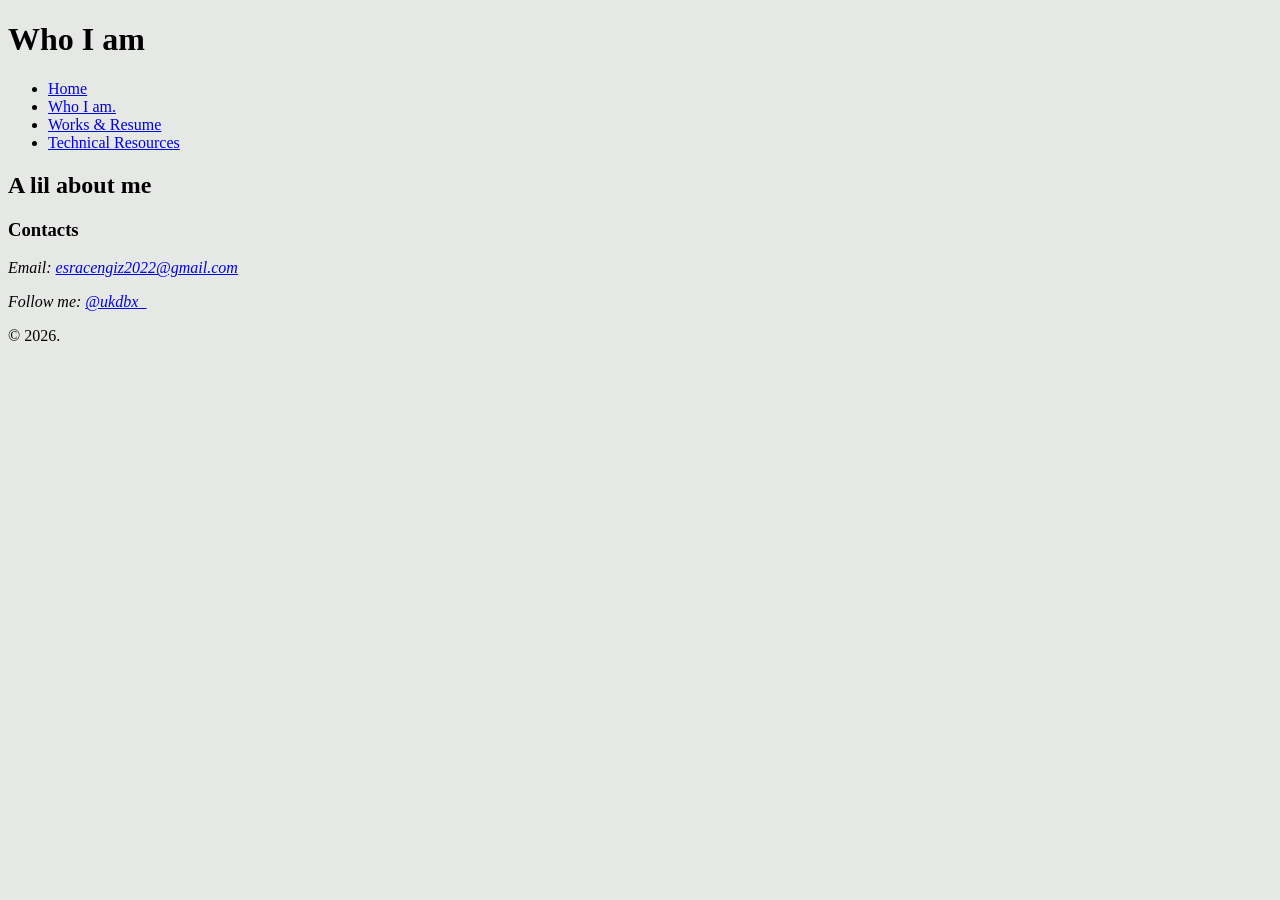
==== about.html @ 438adef3 "second basic/start css" ====
<!DOCTYPE html>
<html lang="en">
<head>
    <meta charset="UTF-8">
    <meta name="viewport" content="width=device-width, initial-scale=1.0">
    <link rel="stylesheet" href="style.css">
    <title>About me</title>
</head>
<body>
    <header>
        <h1>Who I am</h1>
    </header>
    <nav>
        <ul>
            <li><a href="index.html">Home</a>
            <li><a href="about.html">Who I am.</a></li>
            <li><a href="works&resume.html">Works & Resume</a></li>
            <li><a href="notebook.html">Technical Resources</a></li>
        </ul>
    </nav>
    <main>
        <h2> A lil about me </h2>
    </main>
    <footer>
        <h3>Contacts</h3>
        <address>
        <p>Email: <a href="mailto:esracengiz2022@gmail.com">esracengiz2022@gmail.com</a></p>
        <p>Follow me: <a href="https://www.instagram.com/ukdbx_/?hl=en" target="_blank" rel="noopener noreferrer">@ukdbx_</a></p>
        </address>
        <p>&copy; 2026. </p>
    </footer>
</body>
</html>
---- style.css ----
/* CSS by Esra Cengiz */
/* Color Pallete 
:root {
	--color-light-gray: #e6e8e5;
	--color-black: #111111;
	--color-dark-green: #0a3323;
	--color-moss-green: #839958;
	--color-beige: #f7f4d5;
	--color-rosy-brown: #d3968c;
	--color-midnight-green: #105666;
}
    */

    /* GLOBAL (base) MOBILE FIRST STYLES */
    body {
        background-color: #e6e8e5;
    }
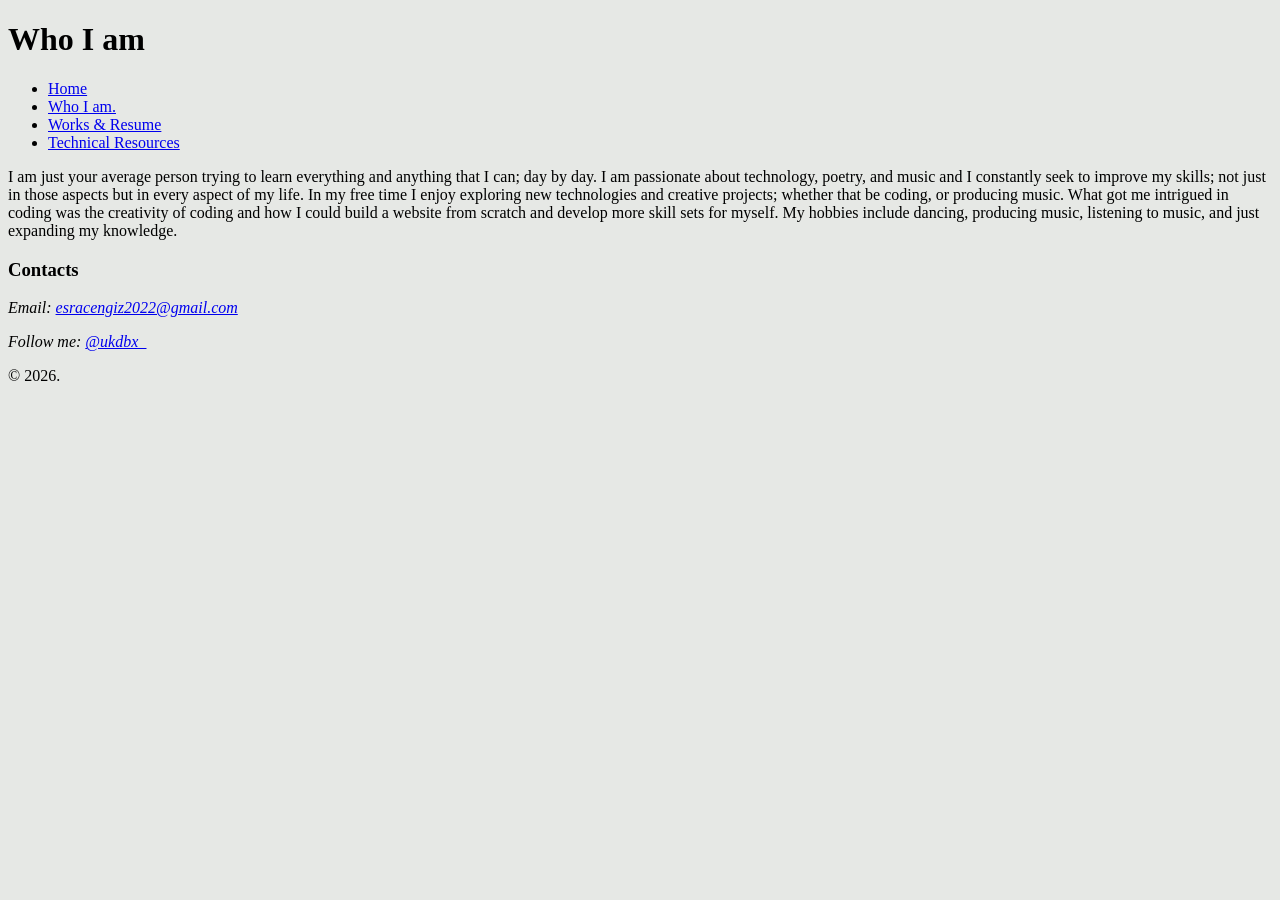
==== commit ecf4cd40: "added more information upon the files" ====
--- a/about.html
+++ b/about.html
@@ -15,11 +15,11 @@
             <li><a href="index.html">Home</a>
             <li><a href="about.html">Who I am.</a></li>
             <li><a href="works&resume.html">Works & Resume</a></li>
-            <li><a href="notebook.html">Technical Resources</a></li>
+            <li><a href="resources.html">Technical Resources</a></li>
         </ul>
     </nav>
     <main>
-        <h2> A lil about me </h2>
+        <p> I am just your average person trying to learn everything and anything that I can; day by day. I am passionate about technology, poetry, and music and I constantly seek to improve my skills; not just in those aspects but in every aspect of my life. In my free time I enjoy exploring new technologies and creative projects; whether that be coding, or producing music. What got me intrigued in coding was the creativity of coding and how I could build a website from scratch and develop more skill sets for myself. My hobbies include dancing, producing music, listening to music, and just expanding my knowledge. </p>
     </main>
     <footer>
         <h3>Contacts</h3>
--- a/style.css
+++ b/style.css
@@ -14,4 +14,89 @@
     /* GLOBAL (base) MOBILE FIRST STYLES */
     body {
         background-color: #e6e8e5;
-    }+    }
+
+	.projects {
+		max-width: 1100px;
+		margin: 0 auto;
+		padding: 2rem 1.25rem;
+	}
+
+	.projects > h2 {
+		margin-bottom: 1.25rem;
+	}
+
+	.project--featured {
+		display: grid;
+		grid-template-columns: minmax(0, 1.1fr) minmax(0, 1fr);
+		overflow: hidden;
+		background-color: #fff;
+		border: 1px solid #c8ccc8;
+		border-radius: 8px;
+	}
+
+	.project__image {
+		display: block;
+		width: 100%;
+		height: 100%;
+		min-height: 300px;
+		object-fit: cover;
+	}
+
+	.project__content {
+		align-self: center;
+		padding: 2rem;
+	}
+
+	.project__label {
+		margin-top: 0;
+		color: #68401f;
+		font-size: 0.85rem;
+		font-weight: 700;
+		text-transform: uppercase;
+	}
+
+	.project__technologies {
+		display: flex;
+		flex-wrap: wrap;
+		gap: 0.5rem;
+		margin: 1.25rem 0;
+		padding: 0;
+		list-style: none;
+	}
+
+	.project__technologies li {
+		padding: 0.35rem 0.65rem;
+		background-color: #e6e8e5;
+		border-radius: 4px;
+		font-size: 0.9rem;
+	}
+
+	.project__link {
+		display: inline-block;
+		padding: 0.7rem 1rem;
+		background-color: #0a3323;
+		color: #fff;
+		text-decoration: none;
+		border-radius: 4px;
+	}
+
+	.project__link:hover,
+	.project__link:focus-visible {
+		background-color: #105666;
+	}
+
+	@media (max-width: 700px) {
+		.project--featured {
+			grid-template-columns: 1fr;
+		}
+
+		.project__image {
+			min-height: 220px;
+			max-height: 320px;
+		}
+
+		.project__content {
+			padding: 1.5rem;
+		}
+	}
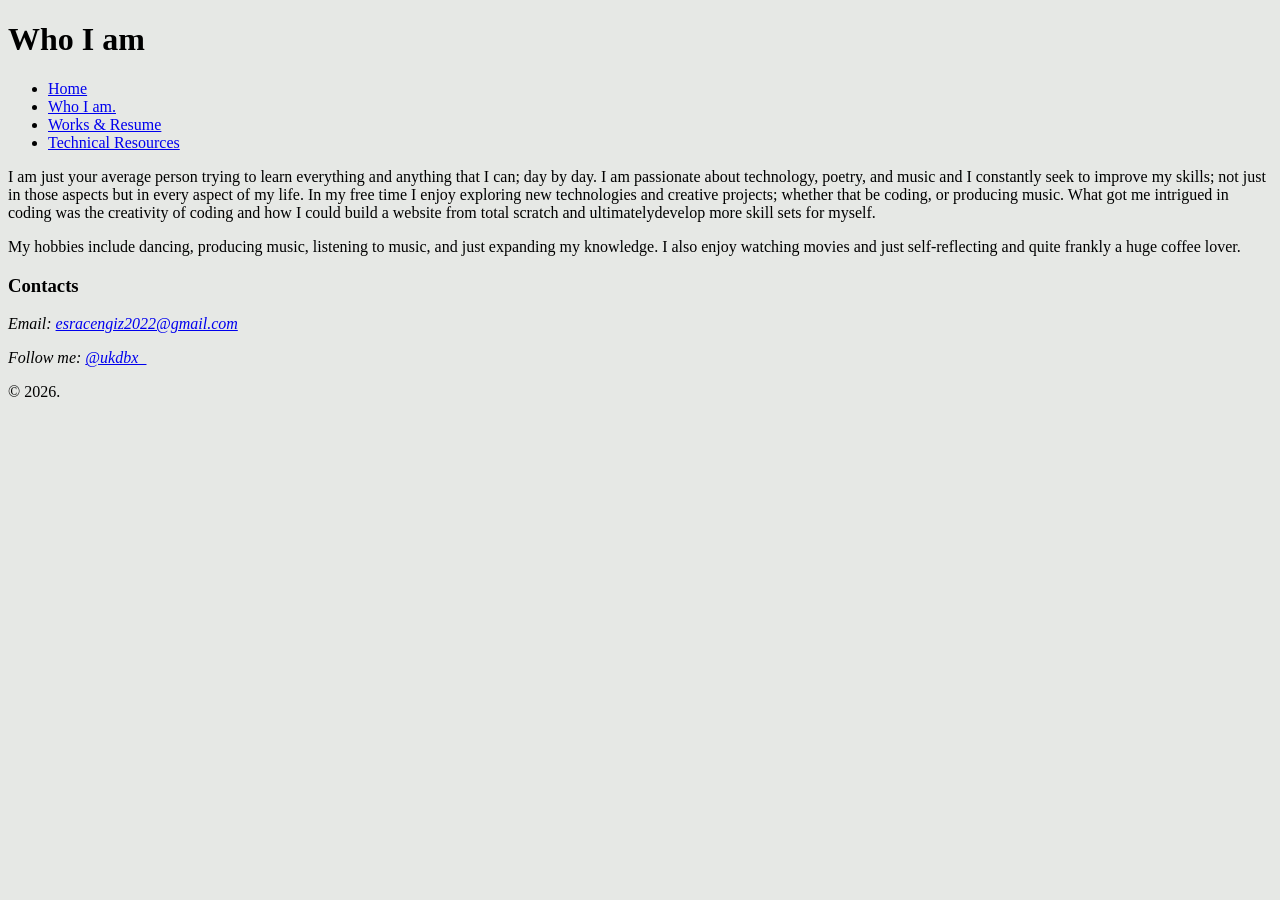
==== commit 6383d726: "edited edited the html files and started on the css. I also updated the README.md as well." ====
--- a/about.html
+++ b/about.html
@@ -4,7 +4,7 @@
     <meta charset="UTF-8">
     <meta name="viewport" content="width=device-width, initial-scale=1.0">
     <link rel="stylesheet" href="style.css">
-    <title>About me</title>
+    <title>Who I am</title>
 </head>
 <body>
     <header>
@@ -19,7 +19,12 @@
         </ul>
     </nav>
     <main>
-        <p> I am just your average person trying to learn everything and anything that I can; day by day. I am passionate about technology, poetry, and music and I constantly seek to improve my skills; not just in those aspects but in every aspect of my life. In my free time I enjoy exploring new technologies and creative projects; whether that be coding, or producing music. What got me intrigued in coding was the creativity of coding and how I could build a website from scratch and develop more skill sets for myself. My hobbies include dancing, producing music, listening to music, and just expanding my knowledge. </p>
+        <section>
+            <p> I am just your average person trying to learn everything and anything that I can; day by day. I am passionate about technology, poetry, and music and I constantly seek to improve my skills; not just in those aspects but in every aspect of my life. In my free time I enjoy exploring new technologies and creative projects; whether that be coding, or producing music. What got me intrigued in coding was the creativity of coding and how I could build a website from total scratch and ultimatelydevelop more skill sets for myself. </p>
+        </section>
+        <section>
+            <p>My hobbies include dancing, producing music, listening to music, and just expanding my knowledge. I also enjoy watching movies and just self-reflecting and quite frankly a huge coffee lover.</p>
+        </section>
     </main>
     <footer>
         <h3>Contacts</h3>
--- a/style.css
+++ b/style.css
@@ -30,9 +30,14 @@
 		display: grid;
 		grid-template-columns: minmax(0, 1.1fr) minmax(0, 1fr);
 		overflow: hidden;
-		background-color: #fff;
+		background-color: #d3968c;
 		border: 1px solid #c8ccc8;
 		border-radius: 8px;
+		margin-bottom: 2rem;
+	}
+
+	.project--secondary {
+		margin-top: 1rem;
 	}
 
 	.project__image {
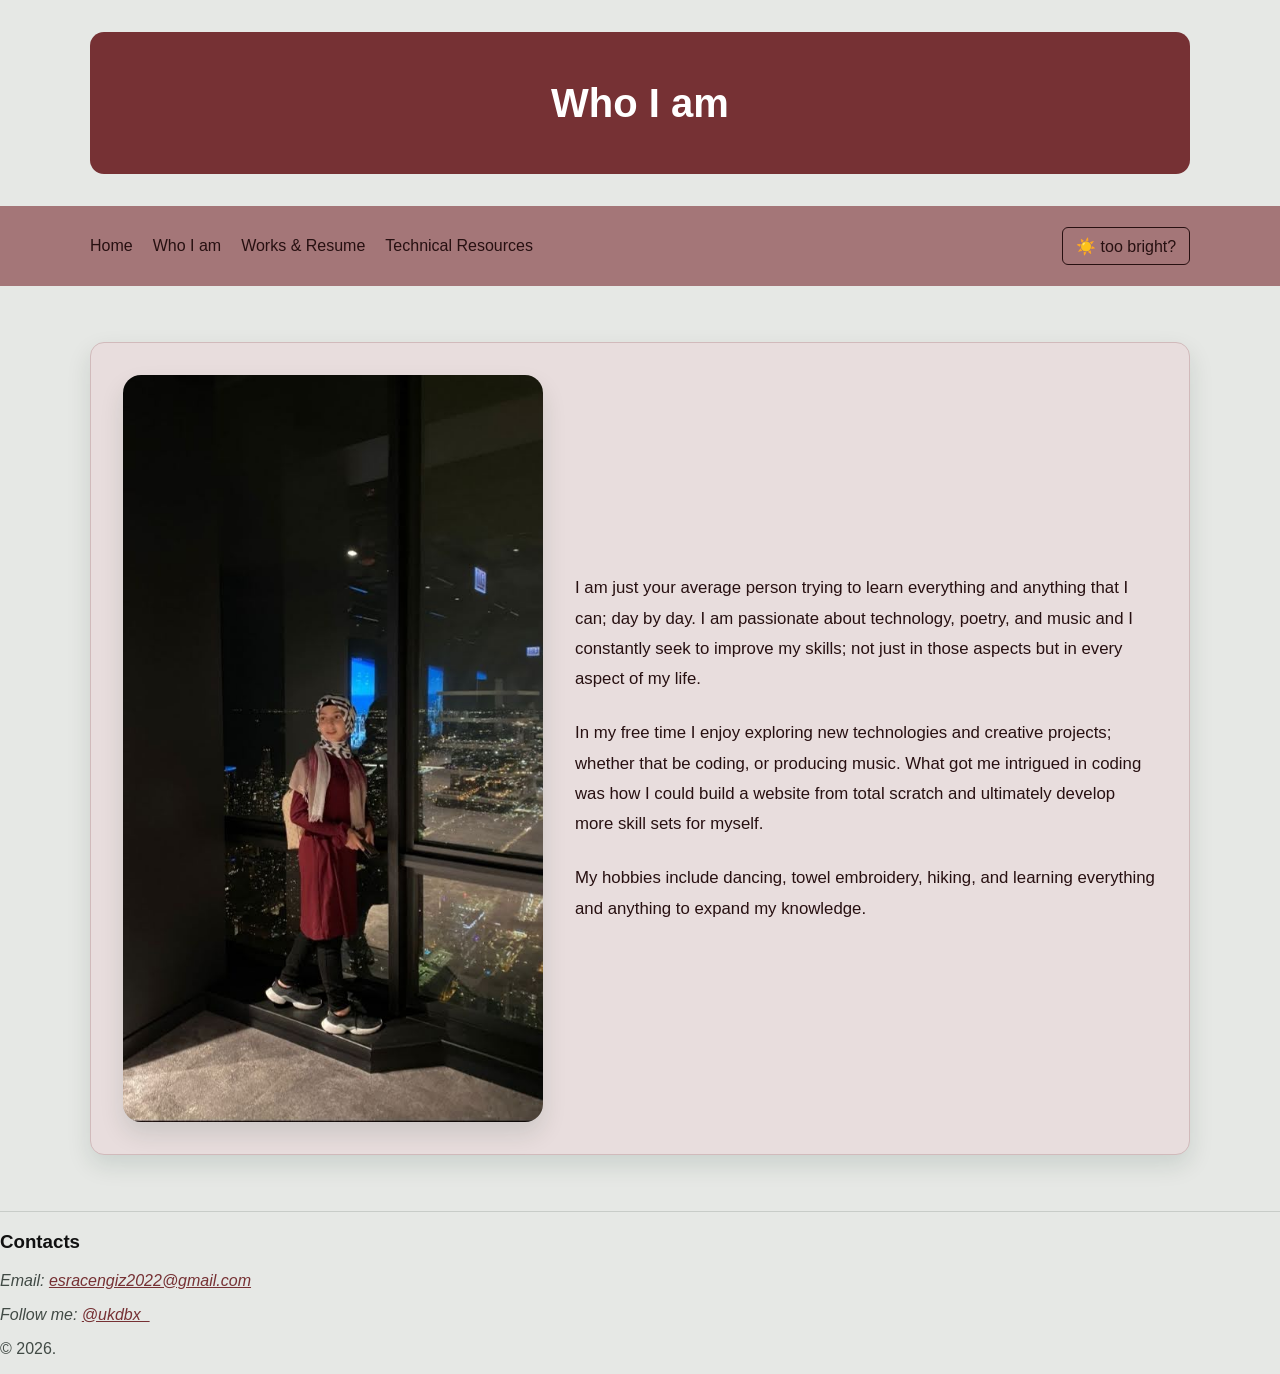
==== commit b4e07a8b: "update css and html made huge improvements mainly on the css section of this project. fix certain gr" ====
--- a/about.html
+++ b/about.html
@@ -4,6 +4,7 @@
     <meta charset="UTF-8">
     <meta name="viewport" content="width=device-width, initial-scale=1.0">
     <link rel="stylesheet" href="style.css">
+    <script src="theme.js" defer></script>
     <title>Who I am</title>
 </head>
 <body>
@@ -12,18 +13,23 @@
     </header>
     <nav>
         <ul>
-            <li><a href="index.html">Home</a>
-            <li><a href="about.html">Who I am.</a></li>
+            <li><a href="index.html">Home</a></li>
+            <li><a href="about.html">Who I am</a></li>
             <li><a href="works&resume.html">Works & Resume</a></li>
             <li><a href="resources.html">Technical Resources</a></li>
+            <li><button class="theme-toggle" type="button" data-theme-toggle aria-pressed="false">Dark mode</button></li>
         </ul>
     </nav>
-    <main>
-        <section>
-            <p> I am just your average person trying to learn everything and anything that I can; day by day. I am passionate about technology, poetry, and music and I constantly seek to improve my skills; not just in those aspects but in every aspect of my life. In my free time I enjoy exploring new technologies and creative projects; whether that be coding, or producing music. What got me intrigued in coding was the creativity of coding and how I could build a website from total scratch and ultimatelydevelop more skill sets for myself. </p>
-        </section>
-        <section>
-            <p>My hobbies include dancing, producing music, listening to music, and just expanding my knowledge. I also enjoy watching movies and just self-reflecting and quite frankly a huge coffee lover.</p>
+    <main class="content-page about-page">
+        <section class="about-layout">
+            <figure class="about-photo">
+                <img src="assets/most-pfp-pics.jpg" alt="Profile photo of the person creating this portfolio">
+            </figure>
+            <div class="about-copy">
+                <p>I am just your average person trying to learn everything and anything that I can; day by day. I am passionate about technology, poetry, and music and I constantly seek to improve my skills; not just in those aspects but in every aspect of my life. </p>
+                <p>In my free time I enjoy exploring new technologies and creative projects; whether that be coding, or producing music. What got me intrigued in coding was how I could build a website from total scratch and ultimately develop more skill sets for myself. </p>
+                <p>My hobbies include dancing, towel embroidery, hiking, and learning everything and anything to expand my knowledge.</p>
+            </div>
         </section>
     </main>
     <footer>
--- a/style.css
+++ b/style.css
@@ -1,57 +1,342 @@
 /* CSS by Esra Cengiz */
 /* Color Pallete 
 :root {
-	--color-light-gray: #e6e8e5;
-	--color-black: #111111;
-	--color-dark-green: #0a3323;
-	--color-moss-green: #839958;
-	--color-beige: #f7f4d5;
-	--color-rosy-brown: #d3968c;
-	--color-midnight-green: #105666;
+--color-light-gray: #e6e8e5;
+--color-black: #111111;
+--color-beige: #f7f4d5;
+--color-tint-1: #8D5356;
+--color-tint-2: #A47678;
+--color-tint-3: #BB989A;
+--color-tint-4: #D1BABB;
+--color-tint-5: #E8DDDD;
+--color-base: #763134;
+--color-shade-1: #62292B;
+--color-shade-2: #4F2123;
+--color-shade-3: #3B191A;
+--color-shade-4: #271011;
+--color-shade-5: #140809;
+}
+	
 }
     */
 
+    :root {
+        color-scheme: light;
+        --page-bg: #e6e8e5;
+        --text: #111111;
+        --muted-text: #414a45;
+        --link: #763134;
+        --nav-bg: #A47678;
+        --nav-text: #271011;
+        --border: #c8ccc8;
+        --chip-bg: #f7f4d5;
+        --surface: #E8DDDD;
+        --bubble-border: #D1BABB;
+        --project-bubble: linear-gradient(135deg, #E8DDDD 0%, #D1BABB 100%);
+        --resume-bubble: linear-gradient(135deg, #E8DDDD 0%, #D1BABB 100%);
+        --bubble-text: #271011;
+        --bubble-link: #4F2123;
+        --chip-bg: #D1BABB;
+        --chip-color: #271011;
+        --stat-bg: #BB989A;
+        --stat-border: #A47678;
+        --shadow: rgba(10, 51, 35, 0.12);
+    }
+
+    :root[data-theme="dark"] {
+        color-scheme: dark;
+        --page-bg: #171b19;
+        --text: #edf1ee;
+        --muted-text: #c3cdc6;
+        --link: #a9dce8;
+        --nav-bg: #140809;
+        --nav-text: #E8DDDD;
+        --border: #3b4941;
+        --chip-bg: #D1BABB;
+        --surface: #E8DDDD;
+        --bubble-border: #A47678;
+        --project-bubble: linear-gradient(135deg, #E8DDDD 0%, #D1BABB 100%);
+        --resume-bubble: linear-gradient(135deg, #E8DDDD 0%, #D1BABB 100%);
+        --bubble-text: #271011;
+        --bubble-link: #4F2123;
+        --chip-color: #271011;
+        --stat-bg: #BB989A;
+        --stat-border: #A47678;
+        --shadow: rgba(0, 0, 0, 0.3);
+    }
+
+    @media (prefers-color-scheme: dark) {
+        :root:not([data-theme]) {
+            color-scheme: dark;
+            --page-bg: #171b19;
+            --text: #edf1ee;
+            --muted-text: #c3cdc6;
+            --link: #a9dce8;
+            --nav-bg: #140809;
+            --nav-text: #E8DDDD;
+            --border: #3b4941;
+            --chip-bg: #D1BABB;
+            --surface: #E8DDDD;
+            --bubble-border: #A47678;
+            --project-bubble: linear-gradient(135deg, #E8DDDD 0%, #D1BABB 100%);
+            --resume-bubble: linear-gradient(135deg, #E8DDDD 0%, #D1BABB 100%);
+            --bubble-text: #271011;
+            --bubble-link: #4F2123;
+            --chip-color: #271011;
+            --stat-bg: #BB989A;
+            --stat-border: #A47678;
+            --shadow: rgba(0, 0, 0, 0.3);
+        }
+    }
+
     /* GLOBAL (base) MOBILE FIRST STYLES */
     body {
-        background-color: #e6e8e5;
-    }
-
-	.projects {
+        margin: 0;
+        background-color: var(--page-bg);
+        color: var(--text);
+        font-family: gilroy, "Gill Sans", "Gill Sans MT", Calibri, sans-serif;
+        transition: background-color 0.2s ease, color 0.2s ease;
+    }
+
+    a {
+        color: var(--link);
+    }
+
+    body > header {
+        box-sizing: border-box;
+        width: calc(100% - 2rem);
+        max-width: 1100px;
+        margin: clamp(1rem, 3vw, 2rem) auto;
+        padding: clamp(1.5rem, 4vw, 3rem) 1.25rem;
+        background-color: #763134;
+        border-radius: 14px;
+        color: #fff;
+        text-align: center;
+    }
+
+    body > header h1 {
+        margin: 0;
+        font-size: clamp(1.8rem, 4vw, 2.5rem);
+        line-height: 1.15;
+    }
+
+    body > header p {
+        max-width: 48rem;
+        margin: 0.75rem auto 0;
+        line-height: 1.6;
+    }
+
+    nav {
+        background-color: var(--nav-bg);
+        color: var(--nav-text);
+        transition: background-color 0.2s ease, color 0.2s ease;
+    }
+
+    nav ul {
+        display: flex;
+        flex-wrap: nowrap;
+        align-items: center;
+        gap: 0.5rem 1.25rem;
+        max-width: 1100px;
+        margin: 0 auto;
+        padding: 0.75rem 1.25rem;
+        list-style: none;
+    }
+
+    nav a {
+        color: var(--nav-text);
+        text-decoration: none;
+    }
+
+    nav a:hover,
+    nav a:focus-visible {
+        text-decoration: underline;
+        text-underline-offset: 0.2em;
+    }
+
+    .theme-toggle {
+        padding: 0.55rem 0.8rem;
+        border: 1px solid var(--nav-text);
+        border-radius: 6px;
+        background: transparent;
+        color: var(--nav-text);
+        font: inherit;
+        cursor: pointer;
+    }
+
+    .theme-toggle:hover {
+        background: rgba(255, 255, 255, 0.12);
+    }
+
+    .theme-toggle:focus-visible,
+    a:focus-visible {
+        outline: 3px solid #d3968c;
+        outline-offset: 3px;
+    }
+
+    footer {
+        border-top: 1px solid var(--border);
+        color: var(--muted-text);
+    }
+
+    footer h2,
+    footer h3 {
+        color: var(--text);
+    }
+
+	.about-page {
 		max-width: 1100px;
 		margin: 0 auto;
 		padding: 2rem 1.25rem;
 	}
 
-	.projects > h2 {
-		margin-bottom: 1.25rem;
-	}
-
-	.project--featured {
+	.about-layout {
+		display: grid;
+		grid-template-columns: minmax(260px, 420px) minmax(0, 1fr);
+		gap: 2rem;
+		align-items: center;
+	}
+
+	.about-photo {
+		margin: 0;
+	}
+
+	.about-photo img {
+		display: block;
+		background-color:#839958;
+		width: 100%;
+		height: auto;
+		border-radius: 18px;
+		box-shadow: 0 12px 24px rgba(10, 51, 35, 0.12);
+	}
+
+	.about-copy {
+		display: flex;
+		flex-direction: column;
+		gap: 1.5rem;
+	}
+
+	.about-copy p {
+		margin: 0;
+		line-height: 1.8;
+		font-size: 1.05rem;
+		color: var(--text);
+	}
+
+	.resume,
+	.projects {
+			max-width: 1100px;
+			margin: 0 auto;
+			padding: 2rem 1.25rem;
+		}
+
+		.resume {
+			padding-top: 1.5rem;
+		}
+
+		.resume-card {
+			display: grid;
+			grid-template-columns: minmax(0, 1.5fr) minmax(0, 0.8fr);
+			overflow: hidden;
+			background: var(--resume-bubble);
+			border: 1px solid var(--bubble-border);
+			border-radius: 16px;
+			box-shadow: 0 14px 28px var(--shadow);
+		}
+
+		.resume__content {
+			padding: 2rem;
+			color: var(--bubble-text);
+		}
+
+		.resume__content h3 {
+			margin-top: 0.2rem;
+			margin-bottom: 0.75rem;
+			font-size: clamp(1.5rem, 2vw, 2rem);
+			color: #3B191A;
+		}
+
+		.resume__content p {
+			margin: 0;
+			line-height: 1.7;
+			color: var(--bubble-text);
+		}
+
+		.resume__aside {
+			display: flex;
+			flex-direction: column;
+			justify-content: center;
+			gap: 1rem;
+			padding: 2rem;
+			background: rgba(164, 118, 120, 0.28);
+			border-left: 1px solid var(--stat-border);
+		}
+
+		.resume__stat {
+			display: flex;
+			flex-direction: column;
+			gap: 0.35rem;
+			padding: 1rem 1.1rem;
+			background: var(--stat-bg);
+			border-radius: 12px;
+			border: 1px solid var(--stat-border);
+		}
+
+		.resume__stat-number {
+			font-size: 2rem;
+			font-weight: 700;
+			color: #3B191A;
+		}
+
+		.resume__stat-label {
+			color: #271011;
+			font-size: 0.9rem;
+		}
+
+		.projects > h2 {
+			margin-bottom: 1.25rem;
+		}
+
+		.project--featured {
 		display: grid;
 		grid-template-columns: minmax(0, 1.1fr) minmax(0, 1fr);
 		overflow: hidden;
-		background-color: #d3968c;
-		border: 1px solid #c8ccc8;
-		border-radius: 8px;
+				background: var(--project-bubble);
+		color: #111111;
+		border: 1px solid var(--bubble-border);
+				border-radius: 14px;
 		margin-bottom: 2rem;
-	}
-
-	.project--secondary {
-		margin-top: 1rem;
-	}
-
-	.project__image {
-		display: block;
-		width: 100%;
-		height: 100%;
-		min-height: 300px;
-		object-fit: cover;
-	}
-
-	.project__content {
-		align-self: center;
-		padding: 2rem;
-	}
+				box-shadow: 0 10px 20px rgba(15, 31, 27, 0.06);
+				transition: transform 0.2s ease, box-shadow 0.2s ease;
+			}
+
+			.project--featured:hover {
+				transform: translateY(-2px);
+				box-shadow: 0 14px 28px rgba(15, 31, 27, 0.1);
+			}
+
+			.project--secondary {
+				margin-top: 1rem;
+			}
+
+			.project__image {
+				display: block;
+				width: 100%;
+				height: 100%;
+				min-height: 300px;
+				object-fit: cover;
+				transition: transform 0.3s ease, filter 0.3s ease;
+			}
+
+			.project--featured:hover .project__image {
+				transform: scale(1.02);
+				filter: saturate(1.05);
+			}
+
+			.project__content {
+				align-self: center;
+				padding: 2rem;
+			}
 
 	.project__label {
 		margin-top: 0;
@@ -72,7 +357,8 @@
 
 	.project__technologies li {
 		padding: 0.35rem 0.65rem;
-		background-color: #e6e8e5;
+		background-color: var(--chip-bg);
+		color: var(--chip-color);
 		border-radius: 4px;
 		font-size: 0.9rem;
 	}
@@ -80,20 +366,29 @@
 	.project__link {
 		display: inline-block;
 		padding: 0.7rem 1rem;
-		background-color: #0a3323;
+		background-color: #763134;
 		color: #fff;
 		text-decoration: none;
-		border-radius: 4px;
-	}
-
-	.project__link:hover,
-	.project__link:focus-visible {
-		background-color: #105666;
-	}
+			border-radius: 8px;
+			transition: background-color 0.2s ease, transform 0.2s ease;
+		}
+
+		.project__link:hover,
+		.project__link:focus-visible {
+			background-color: #62292B;
+			transform: translateY(-1px);
+		}
 
 	@media (max-width: 700px) {
+		.about-layout,
+		.resume-card,
 		.project--featured {
 			grid-template-columns: 1fr;
+		}
+
+		.resume__aside {
+			border-left: none;
+			border-top: 1px solid rgba(255, 255, 255, 0.15);
 		}
 
 		.project__image {
@@ -104,4 +399,193 @@
 		.project__content {
 			padding: 1.5rem;
 		}
+	}
+
+	@media (prefers-reduced-motion: reduce) {
+		body,
+		.project--featured,
+		.project__image,
+		.project__link {
+			transition: none;
+		}
+
+		.project--featured:hover,
+		.project--featured:hover .project__image,
+		.project__link:hover {
+			transform: none;
+		}
+	}
+
+	/* Works & Resume page layout */
+	main {
+		display: grid;
+		grid-template-columns: minmax(1rem, 1fr) minmax(0, 1100px) minmax(1rem, 1fr);
+		align-items: start;
+	}
+
+	main > section,
+	main > header {
+		grid-column: 2;
+		width: 100%;
+		box-sizing: border-box;
+	}
+
+	main.content-page {
+		margin-top: 1.5rem;
+	}
+
+	.about-page {
+		max-width: none;
+		width: 100%;
+		margin: 0;
+		padding: 2rem 0;
+	}
+
+	.content-page > header,
+	.content-page > section {
+		margin-bottom: 1.5rem;
+		padding: clamp(1.25rem, 3vw, 2rem);
+		background: var(--surface);
+		border: 1px solid var(--bubble-border);
+		border-radius: 14px;
+		box-shadow: 0 10px 24px var(--shadow);
+		color: var(--bubble-text);
+	}
+
+	.content-page > header h1,
+	.content-page > section h2 {
+		margin-top: 0;
+	}
+
+	.content-page > header h1 {
+		font-size: clamp(1.5rem, 3vw, 2rem);
+		line-height: 1.2;
+	}
+
+	.content-page > header p,
+	.content-page > section p {
+		margin-bottom: 0;
+		font-size: 1.05rem;
+		line-height: 1.8;
+		color: var(--bubble-text);
+	}
+
+	.content-page a,
+	.content-page summary {
+		color: var(--bubble-link);
+	}
+
+	.content-page details {
+		padding: 1rem 0;
+		border-top: 1px solid var(--border);
+	}
+
+	.content-page details:first-of-type {
+		border-top: 0;
+	}
+
+	.content-page summary {
+		color: var(--bubble-link);
+		font-weight: 700;
+		line-height: 1.5;
+		cursor: pointer;
+	}
+
+	.content-page details p {
+		margin-top: 0.75rem;
+	}
+
+	.content-page pre {
+		overflow-x: auto;
+		padding: 1rem;
+		background: var(--surface);
+		border: 1px solid var(--bubble-border);
+		border-radius: 8px;
+		color: var(--bubble-text);
+	}
+
+	.work-page {
+		display: grid;
+		grid-template-columns: minmax(1rem, 1fr) minmax(0, 1100px) minmax(1rem, 1fr);
+		align-items: start;
+	}
+
+	.work-page > section {
+		grid-column: 2;
+		width: 100%;
+		box-sizing: border-box;
+	}
+
+	.work-page .resume,
+	.work-page .projects {
+		max-width: none;
+		margin: 0;
+		padding: clamp(1.5rem, 4vw, 2.5rem) 0;
+	}
+
+	.work-page h2 {
+		margin-top: 0;
+		font-size: clamp(1.6rem, 3vw, 2rem);
+		line-height: 1.2;
+		letter-spacing: -0.02em;
+	}
+
+	.work-page h3 {
+		line-height: 1.25;
+	}
+
+	.work-page p {
+		line-height: 1.7;
+	}
+
+	nav ul {
+		min-height: 3.5rem;
+	}
+
+	nav li:last-child {
+		margin-left: auto;
+	}
+
+	@media (max-width: 800px) {
+		nav ul {
+			flex-direction: column;
+			align-items: center;
+			gap: 0.75rem;
+		}
+
+		nav li:last-child {
+			margin-left: 0;
+		}
+	}
+
+	@media (max-width: 700px) {
+		main,
+		.work-page {
+			grid-template-columns: 1rem minmax(0, 1fr) 1rem;
+		}
+
+		.about-page {
+			padding: 1.5rem 0;
+		}
+
+		.content-page > header,
+		.content-page > section {
+			margin-bottom: 1rem;
+		}
+
+		.work-page .resume,
+		.work-page .projects {
+			padding: 1.5rem 0;
+		}
+
+		.work-page .resume-card,
+		.work-page .project--featured {
+			grid-template-columns: minmax(0, 1fr);
+		}
+
+		.work-page .resume__content,
+		.work-page .resume__aside,
+		.work-page .project__content {
+			padding: 1.5rem;
+		}
 	}
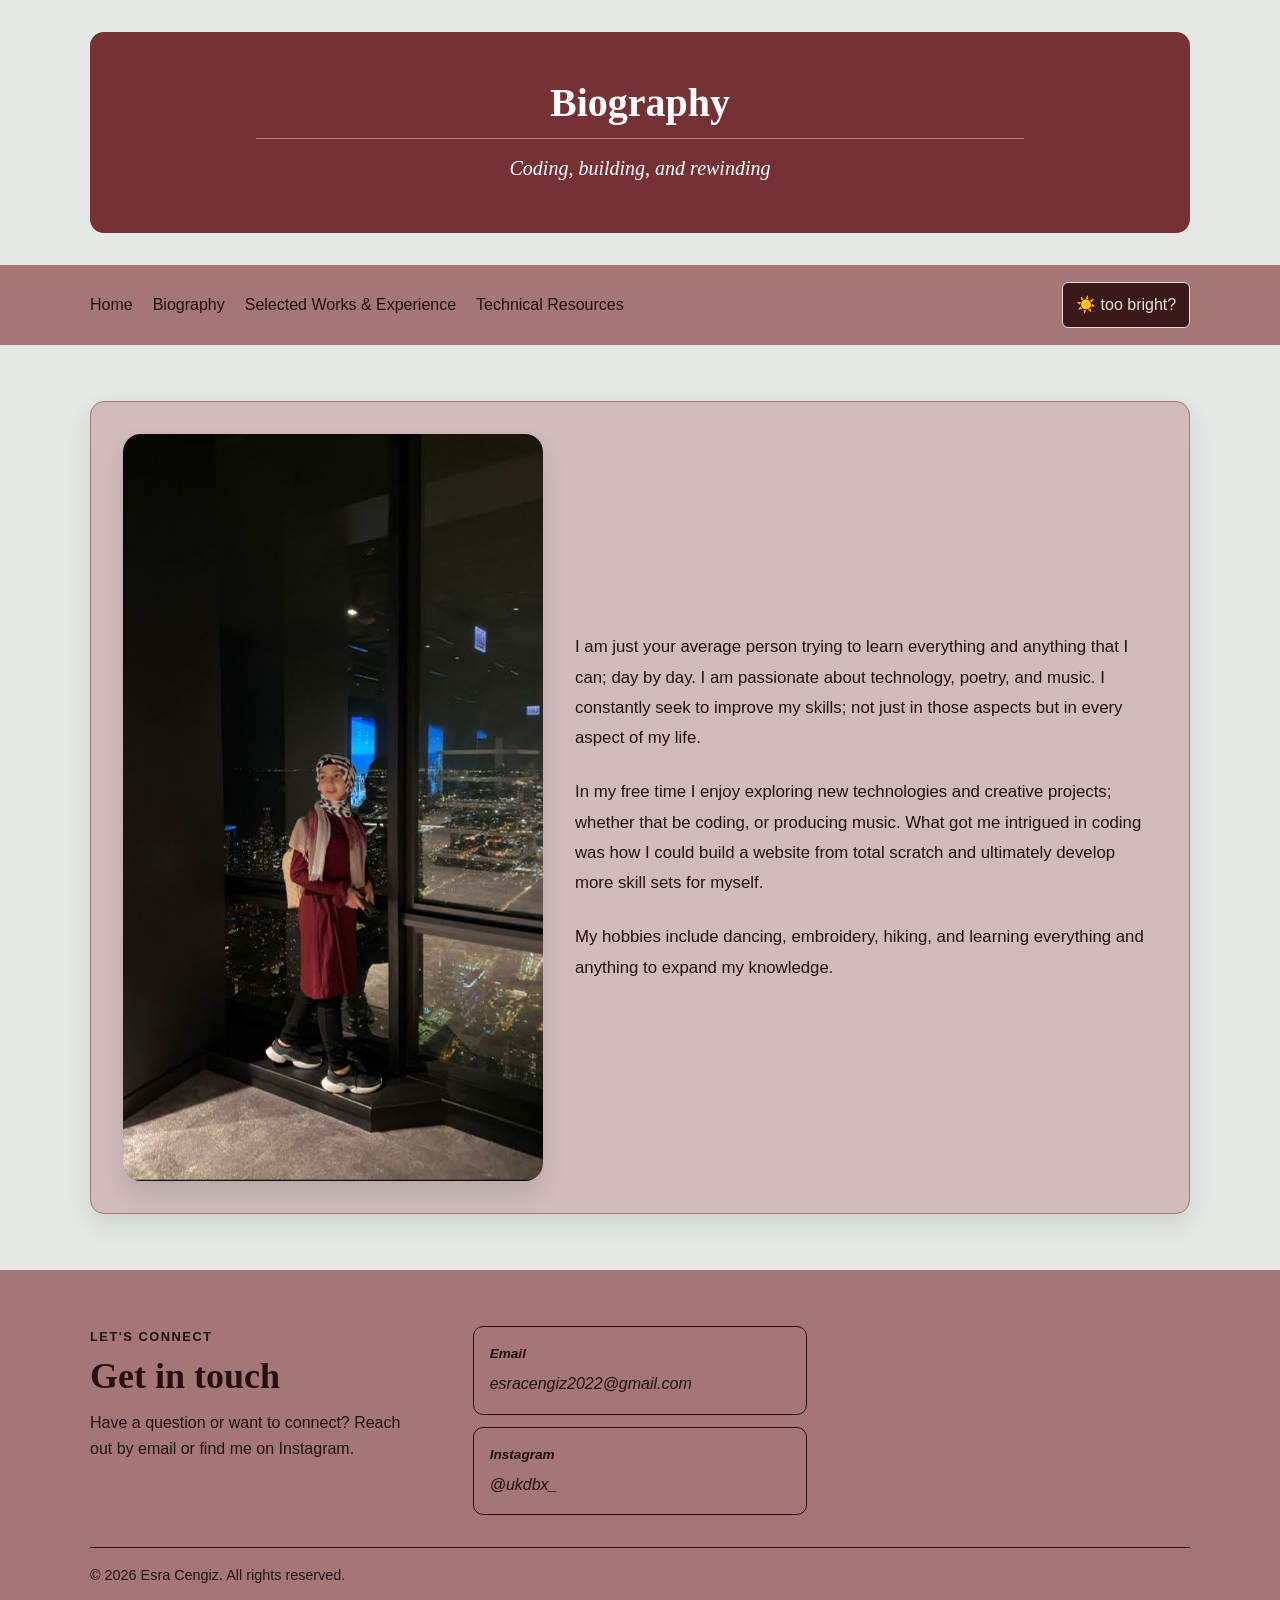
==== commit 324f1059: "update made major changed to overall layout with css, made minor adjustments with wording in html, a" ====
--- a/about.html
+++ b/about.html
@@ -5,17 +5,18 @@
     <meta name="viewport" content="width=device-width, initial-scale=1.0">
     <link rel="stylesheet" href="style.css">
     <script src="theme.js" defer></script>
-    <title>Who I am</title>
+    <title>Biography</title>
 </head>
 <body>
     <header>
-        <h1>Who I am</h1>
+        <h1>Biography</h1>
+        <p>Coding, building, and rewinding</p>
     </header>
     <nav>
         <ul>
             <li><a href="index.html">Home</a></li>
-            <li><a href="about.html">Who I am</a></li>
-            <li><a href="works&resume.html">Works & Resume</a></li>
+            <li><a href="about.html">Biography</a></li>
+            <li><a href="works&resume.html">Selected Works & Experience</a></li>
             <li><a href="resources.html">Technical Resources</a></li>
             <li><button class="theme-toggle" type="button" data-theme-toggle aria-pressed="false">Dark mode</button></li>
         </ul>
@@ -26,19 +27,31 @@
                 <img src="assets/most-pfp-pics.jpg" alt="Profile photo of the person creating this portfolio">
             </figure>
             <div class="about-copy">
-                <p>I am just your average person trying to learn everything and anything that I can; day by day. I am passionate about technology, poetry, and music and I constantly seek to improve my skills; not just in those aspects but in every aspect of my life. </p>
+                <p>I am just your average person trying to learn everything and anything that I can; day by day. I am passionate about technology, poetry, and music. I constantly seek to improve my skills; not just in those aspects but in every aspect of my life. </p>
                 <p>In my free time I enjoy exploring new technologies and creative projects; whether that be coding, or producing music. What got me intrigued in coding was how I could build a website from total scratch and ultimately develop more skill sets for myself. </p>
-                <p>My hobbies include dancing, towel embroidery, hiking, and learning everything and anything to expand my knowledge.</p>
+                <p>My hobbies include dancing, embroidery, hiking, and learning everything and anything to expand my knowledge.</p>
             </div>
         </section>
     </main>
-    <footer>
-        <h3>Contacts</h3>
-        <address>
-        <p>Email: <a href="mailto:esracengiz2022@gmail.com">esracengiz2022@gmail.com</a></p>
-        <p>Follow me: <a href="https://www.instagram.com/ukdbx_/?hl=en" target="_blank" rel="noopener noreferrer">@ukdbx_</a></p>
-        </address>
-        <p>&copy; 2026. </p>
+    <footer class="site-footer" aria-labelledby="contact-heading">
+        <div class="footer-inner">
+            <div class="footer-intro">
+                <p class="footer-eyebrow">LET'S CONNECT</p>
+                <h2 id="contact-heading">Get in touch</h2>
+                <p>Have a question or want to connect? Reach out by email or find me on Instagram.</p>
+            </div>
+            <address class="footer-contacts">
+                <a class="footer-contact" href="mailto:esracengiz2022@gmail.com">
+                    <span class="footer-contact-label">Email</span>
+                    <span class="footer-contact-value">esracengiz2022@gmail.com</span>
+                </a>
+                <a class="footer-contact" href="https://www.instagram.com/ukdbx_/?hl=en" target="_blank" rel="noopener noreferrer">
+                    <span class="footer-contact-label">Instagram</span>
+                    <span class="footer-contact-value">@ukdbx_</span>
+                </a>
+            </address>
+            <p class="footer-copyright">&copy; 2026 Esra Cengiz. All rights reserved.</p>
+        </div>
     </footer>
 </body>
 </html>
--- a/style.css
+++ b/style.css
@@ -22,6 +22,8 @@
 
     :root {
         color-scheme: light;
+        --font-body: "Segoe UI", "Helvetica Neue", Arial, sans-serif;
+        --font-display: Georgia, "Times New Roman", serif;
         --page-bg: #e6e8e5;
         --text: #111111;
         --muted-text: #414a45;
@@ -30,16 +32,17 @@
         --nav-text: #271011;
         --border: #c8ccc8;
         --chip-bg: #f7f4d5;
-        --surface: #E8DDDD;
-        --bubble-border: #D1BABB;
-        --project-bubble: linear-gradient(135deg, #E8DDDD 0%, #D1BABB 100%);
-        --resume-bubble: linear-gradient(135deg, #E8DDDD 0%, #D1BABB 100%);
+        --surface: #D1BABB;
+        --bubble-border: var(--nav-bg);
+        --project-bubble: var(--surface);
+        --resume-bubble: var(--surface);
         --bubble-text: #271011;
         --bubble-link: #4F2123;
         --chip-bg: #D1BABB;
         --chip-color: #271011;
         --stat-bg: #BB989A;
-        --stat-border: #A47678;
+        --stat-text: #271011;
+        --stat-border: var(--nav-bg);
         --shadow: rgba(10, 51, 35, 0.12);
     }
 
@@ -53,15 +56,16 @@
         --nav-text: #E8DDDD;
         --border: #3b4941;
         --chip-bg: #D1BABB;
-        --surface: #E8DDDD;
-        --bubble-border: #A47678;
-        --project-bubble: linear-gradient(135deg, #E8DDDD 0%, #D1BABB 100%);
-        --resume-bubble: linear-gradient(135deg, #E8DDDD 0%, #D1BABB 100%);
-        --bubble-text: #271011;
-        --bubble-link: #4F2123;
+        --surface: #62292B;
+        --bubble-border: var(--nav-bg);
+        --project-bubble: var(--surface);
+        --resume-bubble: var(--surface);
+        --bubble-text: #E8DDDD;
+        --bubble-link: #E8DDDD;
         --chip-color: #271011;
         --stat-bg: #BB989A;
-        --stat-border: #A47678;
+        --stat-text: #271011;
+        --stat-border: var(--nav-bg);
         --shadow: rgba(0, 0, 0, 0.3);
     }
 
@@ -76,15 +80,16 @@
             --nav-text: #E8DDDD;
             --border: #3b4941;
             --chip-bg: #D1BABB;
-            --surface: #E8DDDD;
-            --bubble-border: #A47678;
-            --project-bubble: linear-gradient(135deg, #E8DDDD 0%, #D1BABB 100%);
-            --resume-bubble: linear-gradient(135deg, #E8DDDD 0%, #D1BABB 100%);
-            --bubble-text: #271011;
-            --bubble-link: #4F2123;
+            --surface: #62292B;
+            --bubble-border: var(--nav-bg);
+            --project-bubble: var(--surface);
+            --resume-bubble: var(--surface);
+            --bubble-text: #E8DDDD;
+            --bubble-link: #E8DDDD;
             --chip-color: #271011;
             --stat-bg: #BB989A;
-            --stat-border: #A47678;
+            --stat-text: #271011;
+            --stat-border: var(--nav-bg);
             --shadow: rgba(0, 0, 0, 0.3);
         }
     }
@@ -94,8 +99,16 @@
         margin: 0;
         background-color: var(--page-bg);
         color: var(--text);
-        font-family: gilroy, "Gill Sans", "Gill Sans MT", Calibri, sans-serif;
+        font-family: var(--font-body);
+        line-height: 1.65;
         transition: background-color 0.2s ease, color 0.2s ease;
+    }
+
+    h1,
+    h2,
+    h3 {
+        font-family: var(--font-display);
+        line-height: 1.2;
     }
 
     a {
@@ -120,10 +133,24 @@
         line-height: 1.15;
     }
 
-    body > header p {
+    body > header p,
+    .content-page > header p {
         max-width: 48rem;
         margin: 0.75rem auto 0;
-        line-height: 1.6;
+        font-family: var(--font-display);
+        font-size: clamp(1.1rem, 2vw, 1.25rem);
+        font-style: italic;
+        line-height: 1.7;
+    }
+
+    body > header p {
+        padding-top: 0.75rem;
+        border-top: 1px solid rgba(255, 255, 255, 0.4);
+    }
+
+    .content-page > header p {
+        padding-top: 0.75rem;
+        border-top: 1px solid var(--bubble-border);
     }
 
     nav {
@@ -134,7 +161,7 @@
 
     nav ul {
         display: flex;
-        flex-wrap: nowrap;
+        flex-direction: column;
         align-items: center;
         gap: 0.5rem 1.25rem;
         max-width: 1100px;
@@ -143,6 +170,10 @@
         list-style: none;
     }
 
+    nav li:last-child {
+        margin-left: 0;
+    }
+
     nav a {
         color: var(--nav-text);
         text-decoration: none;
@@ -156,16 +187,16 @@
 
     .theme-toggle {
         padding: 0.55rem 0.8rem;
-        border: 1px solid var(--nav-text);
+        border: 1px solid #E8DDDD;
         border-radius: 6px;
-        background: transparent;
-        color: var(--nav-text);
+        background: #3B191A;
+        color: #E8DDDD;
         font: inherit;
         cursor: pointer;
     }
 
     .theme-toggle:hover {
-        background: rgba(255, 255, 255, 0.12);
+        background: #3B191A;
     }
 
     .theme-toggle:focus-visible,
@@ -175,13 +206,87 @@
     }
 
     footer {
-        border-top: 1px solid var(--border);
-        color: var(--muted-text);
+        background: var(--nav-bg);
+        color: var(--nav-text);
+        transition: background-color 0.2s ease, color 0.2s ease;
     }
 
     footer h2,
     footer h3 {
-        color: var(--text);
+        color: var(--nav-text);
+    }
+
+    .footer-inner {
+        display: grid;
+        grid-template-columns: 1fr;
+        gap: 1.5rem 3rem;
+        max-width: 1100px;
+        margin: 0 auto;
+        padding: clamp(2rem, 5vw, 3.5rem) 1.25rem 1rem;
+    }
+
+    .footer-intro {
+        max-width: 32rem;
+    }
+
+    .footer-eyebrow {
+        margin: 0 0 0.5rem;
+        color: var(--nav-text);
+        font-size: 0.8rem;
+        font-weight: 700;
+        letter-spacing: 0.12em;
+    }
+
+    .footer-intro h2 {
+        margin: 0;
+        font-size: clamp(1.7rem, 3vw, 2.25rem);
+    }
+
+    .footer-intro > p:last-child {
+        margin: 0.75rem 0 0;
+        line-height: 1.6;
+    }
+
+    .footer-contacts {
+        display: grid;
+        grid-template-columns: 1fr;
+        gap: 0.75rem;
+        align-content: center;
+    }
+
+    .footer-contact {
+        display: flex;
+        min-width: 0;
+        flex-direction: column;
+        gap: 0.35rem;
+        padding: 1rem;
+        border: 1px solid currentColor;
+        border-radius: 10px;
+        color: var(--nav-text);
+        text-decoration: none;
+        transition: background-color 0.2s ease, transform 0.2s ease;
+    }
+
+    .footer-contact:hover {
+        background: rgba(255, 255, 255, 0.12);
+        transform: translateY(-2px);
+    }
+
+    .footer-contact-label {
+        font-size: 0.85rem;
+        font-weight: 700;
+    }
+
+    .footer-contact-value {
+        overflow-wrap: anywhere;
+    }
+
+    .footer-copyright {
+        grid-column: 1 / -1;
+        margin: 0.5rem 0 0;
+        padding-top: 1rem;
+        border-top: 1px solid currentColor;
+        font-size: 0.9rem;
     }
 
 	.about-page {
@@ -192,9 +297,14 @@
 
 	.about-layout {
 		display: grid;
-		grid-template-columns: minmax(260px, 420px) minmax(0, 1fr);
+		grid-template-columns: 1fr;
 		gap: 2rem;
 		align-items: center;
+		padding: clamp(1.25rem, 3vw, 2rem);
+		background: var(--surface);
+		border: 1px solid var(--bubble-border);
+		border-radius: 14px;
+		box-shadow: 0 10px 24px var(--shadow);
 	}
 
 	.about-photo {
@@ -220,7 +330,7 @@
 		margin: 0;
 		line-height: 1.8;
 		font-size: 1.05rem;
-		color: var(--text);
+		color: var(--bubble-text);
 	}
 
 	.resume,
@@ -236,7 +346,7 @@
 
 		.resume-card {
 			display: grid;
-			grid-template-columns: minmax(0, 1.5fr) minmax(0, 0.8fr);
+			grid-template-columns: 1fr;
 			overflow: hidden;
 			background: var(--resume-bubble);
 			border: 1px solid var(--bubble-border);
@@ -253,7 +363,7 @@
 			margin-top: 0.2rem;
 			margin-bottom: 0.75rem;
 			font-size: clamp(1.5rem, 2vw, 2rem);
-			color: #3B191A;
+			color: var(--bubble-text);
 		}
 
 		.resume__content p {
@@ -269,7 +379,7 @@
 			gap: 1rem;
 			padding: 2rem;
 			background: rgba(164, 118, 120, 0.28);
-			border-left: 1px solid var(--stat-border);
+			border-top: 1px solid var(--stat-border);
 		}
 
 		.resume__stat {
@@ -285,11 +395,11 @@
 		.resume__stat-number {
 			font-size: 2rem;
 			font-weight: 700;
-			color: #3B191A;
+			color: var(--stat-text);
 		}
 
 		.resume__stat-label {
-			color: #271011;
+			color: var(--stat-text);
 			font-size: 0.9rem;
 		}
 
@@ -299,10 +409,10 @@
 
 		.project--featured {
 		display: grid;
-		grid-template-columns: minmax(0, 1.1fr) minmax(0, 1fr);
+		grid-template-columns: 1fr;
 		overflow: hidden;
 				background: var(--project-bubble);
-		color: #111111;
+		color: var(--bubble-text);
 		border: 1px solid var(--bubble-border);
 				border-radius: 14px;
 		margin-bottom: 2rem;
@@ -323,7 +433,8 @@
 				display: block;
 				width: 100%;
 				height: 100%;
-				min-height: 300px;
+				min-height: 220px;
+				max-height: 320px;
 				object-fit: cover;
 				transition: transform 0.3s ease, filter 0.3s ease;
 			}
@@ -335,12 +446,12 @@
 
 			.project__content {
 				align-self: center;
-				padding: 2rem;
+				padding: 1.5rem;
 			}
 
 	.project__label {
 		margin-top: 0;
-		color: #68401f;
+		color: var(--bubble-link);
 		font-size: 0.85rem;
 		font-weight: 700;
 		text-transform: uppercase;
@@ -379,28 +490,6 @@
 			transform: translateY(-1px);
 		}
 
-	@media (max-width: 700px) {
-		.about-layout,
-		.resume-card,
-		.project--featured {
-			grid-template-columns: 1fr;
-		}
-
-		.resume__aside {
-			border-left: none;
-			border-top: 1px solid rgba(255, 255, 255, 0.15);
-		}
-
-		.project__image {
-			min-height: 220px;
-			max-height: 320px;
-		}
-
-		.project__content {
-			padding: 1.5rem;
-		}
-	}
-
 	@media (prefers-reduced-motion: reduce) {
 		body,
 		.project--featured,
@@ -419,7 +508,7 @@
 	/* Works & Resume page layout */
 	main {
 		display: grid;
-		grid-template-columns: minmax(1rem, 1fr) minmax(0, 1100px) minmax(1rem, 1fr);
+		grid-template-columns: 1rem minmax(0, 1fr) 1rem;
 		align-items: start;
 	}
 
@@ -506,7 +595,7 @@
 
 	.work-page {
 		display: grid;
-		grid-template-columns: minmax(1rem, 1fr) minmax(0, 1100px) minmax(1rem, 1fr);
+		grid-template-columns: 1rem minmax(0, 1fr) 1rem;
 		align-items: start;
 	}
 
@@ -538,54 +627,88 @@
 		line-height: 1.7;
 	}
 
-	nav ul {
-		min-height: 3.5rem;
-	}
-
-	nav li:last-child {
-		margin-left: auto;
-	}
-
-	@media (max-width: 800px) {
+	.about-page {
+		padding: 1.5rem 0;
+	}
+
+	.content-page > header,
+	.content-page > section {
+		margin-bottom: 1rem;
+	}
+
+	.work-page .resume,
+	.work-page .projects {
+		padding: 1.5rem 0;
+	}
+
+	.work-page .resume__content,
+	.work-page .resume__aside {
+		padding: 1.5rem;
+	}
+
+	@media (min-width: 700px) {
 		nav ul {
-			flex-direction: column;
-			align-items: center;
-			gap: 0.75rem;
+			flex-direction: row;
+			flex-wrap: wrap;
+			min-height: 3.5rem;
 		}
 
 		nav li:last-child {
-			margin-left: 0;
-		}
-	}
-
-	@media (max-width: 700px) {
+			margin-left: auto;
+		}
+
+		.footer-inner {
+			grid-template-columns: repeat(auto-fit, minmax(min(100%, 20rem), 1fr));
+		}
+
+		.footer-contacts {
+			grid-template-columns: repeat(auto-fit, minmax(min(100%, 13rem), 1fr));
+		}
+
+		.about-layout {
+			grid-template-columns: minmax(260px, 420px) minmax(0, 1fr);
+		}
+
+		.resume-card {
+			grid-template-columns: minmax(0, 1.5fr) minmax(0, 0.8fr);
+		}
+
+		.resume__aside {
+			border-top: 0;
+			border-left: 1px solid var(--stat-border);
+		}
+
+		.project--featured {
+			grid-template-columns: minmax(0, 1.1fr) minmax(0, 1fr);
+		}
+
+		.project__image {
+			min-height: 300px;
+			max-height: none;
+		}
+
+		.project__content,
+		.work-page .resume__content,
+		.work-page .resume__aside {
+			padding: 2rem;
+		}
+
 		main,
 		.work-page {
-			grid-template-columns: 1rem minmax(0, 1fr) 1rem;
+			grid-template-columns: minmax(1rem, 1fr) minmax(0, 1100px) minmax(1rem, 1fr);
 		}
 
 		.about-page {
-			padding: 1.5rem 0;
+			padding: 2rem 0;
 		}
 
 		.content-page > header,
 		.content-page > section {
-			margin-bottom: 1rem;
+			margin-bottom: 1.5rem;
 		}
 
 		.work-page .resume,
 		.work-page .projects {
-			padding: 1.5rem 0;
-		}
-
-		.work-page .resume-card,
-		.work-page .project--featured {
-			grid-template-columns: minmax(0, 1fr);
-		}
-
-		.work-page .resume__content,
-		.work-page .resume__aside,
-		.work-page .project__content {
-			padding: 1.5rem;
+			padding: clamp(1.5rem, 4vw, 2.5rem) 0;
 		}
 	}
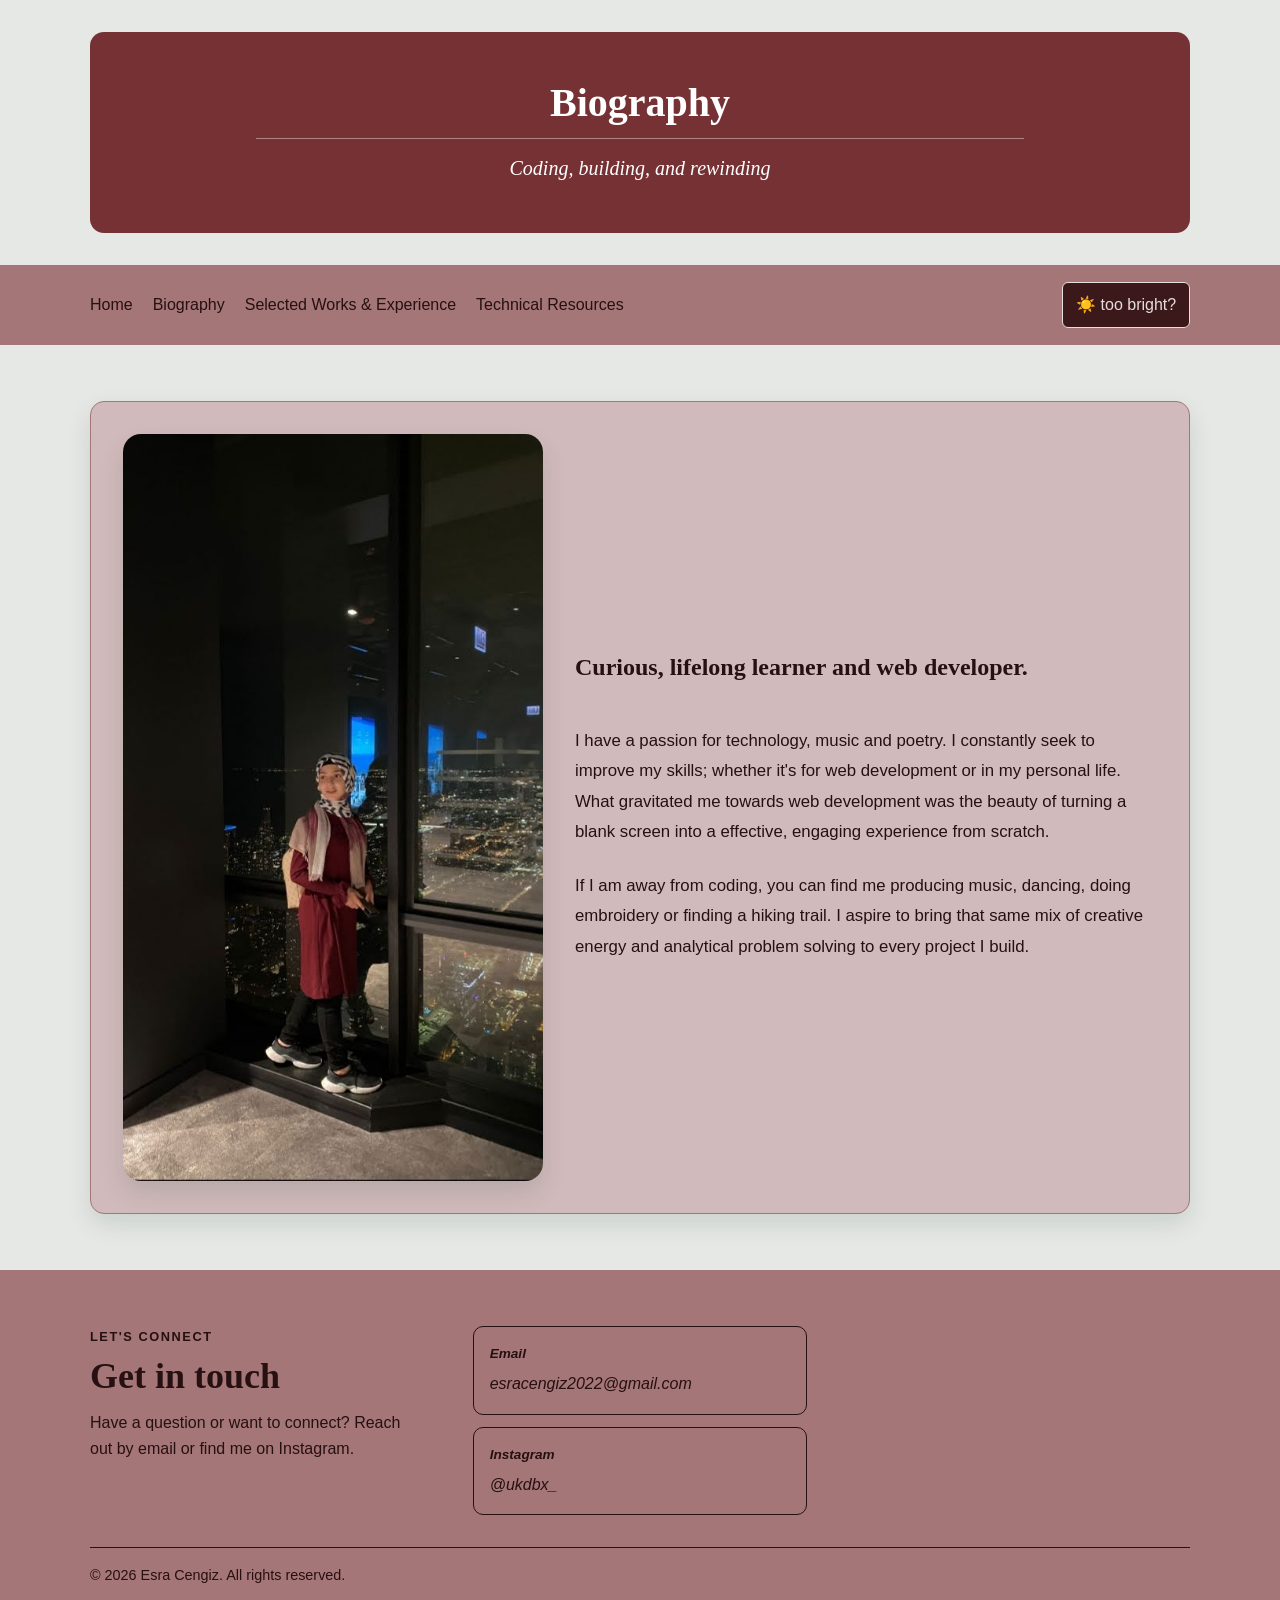
==== commit 7081f2bc: "update. completly changed the text in both the about.html, and index.html and updated the css; the o" ====
--- a/about.html
+++ b/about.html
@@ -27,9 +27,9 @@
                 <img src="assets/most-pfp-pics.jpg" alt="Profile photo of the person creating this portfolio">
             </figure>
             <div class="about-copy">
-                <p>I am just your average person trying to learn everything and anything that I can; day by day. I am passionate about technology, poetry, and music. I constantly seek to improve my skills; not just in those aspects but in every aspect of my life. </p>
-                <p>In my free time I enjoy exploring new technologies and creative projects; whether that be coding, or producing music. What got me intrigued in coding was how I could build a website from total scratch and ultimately develop more skill sets for myself. </p>
-                <p>My hobbies include dancing, embroidery, hiking, and learning everything and anything to expand my knowledge.</p>
+                <h2>Curious, lifelong learner and web developer.</h2>
+                <p>I have a passion for technology, music and poetry. I constantly seek to improve my skills; whether it's for web development or in my personal life. What gravitated me towards web development was the beauty of turning a blank screen into a effective, engaging experience from scratch.</p>
+                <p>If I am away from coding, you can find me producing music, dancing, doing embroidery or finding a hiking trail. I aspire to bring that same mix of creative energy and analytical problem solving to every project I build.</p>
             </div>
         </section>
     </main>
--- a/style.css
+++ b/style.css
@@ -134,6 +134,7 @@
     }
 
     body > header p,
+    body > header h2,
     .content-page > header p {
         max-width: 48rem;
         margin: 0.75rem auto 0;
@@ -143,7 +144,19 @@
         line-height: 1.7;
     }
 
+    .content-page > header p {
+        max-width: none;
+        margin-left: 0;
+        margin-right: 0;
+        text-align: left;
+    }
+
     body > header p {
+        padding-top: 0.75rem;
+        border-top: 1px solid rgba(255, 255, 255, 0.4);
+    }
+
+    body > header h2 {
         padding-top: 0.75rem;
         border-top: 1px solid rgba(255, 255, 255, 0.4);
     }
@@ -546,6 +559,11 @@
 		margin-top: 0;
 	}
 
+	.content-page > header h1,
+	.content-page > section h2 {
+		margin-top: 0;
+	}
+
 	.content-page > header h1 {
 		font-size: clamp(1.5rem, 3vw, 2rem);
 		line-height: 1.2;
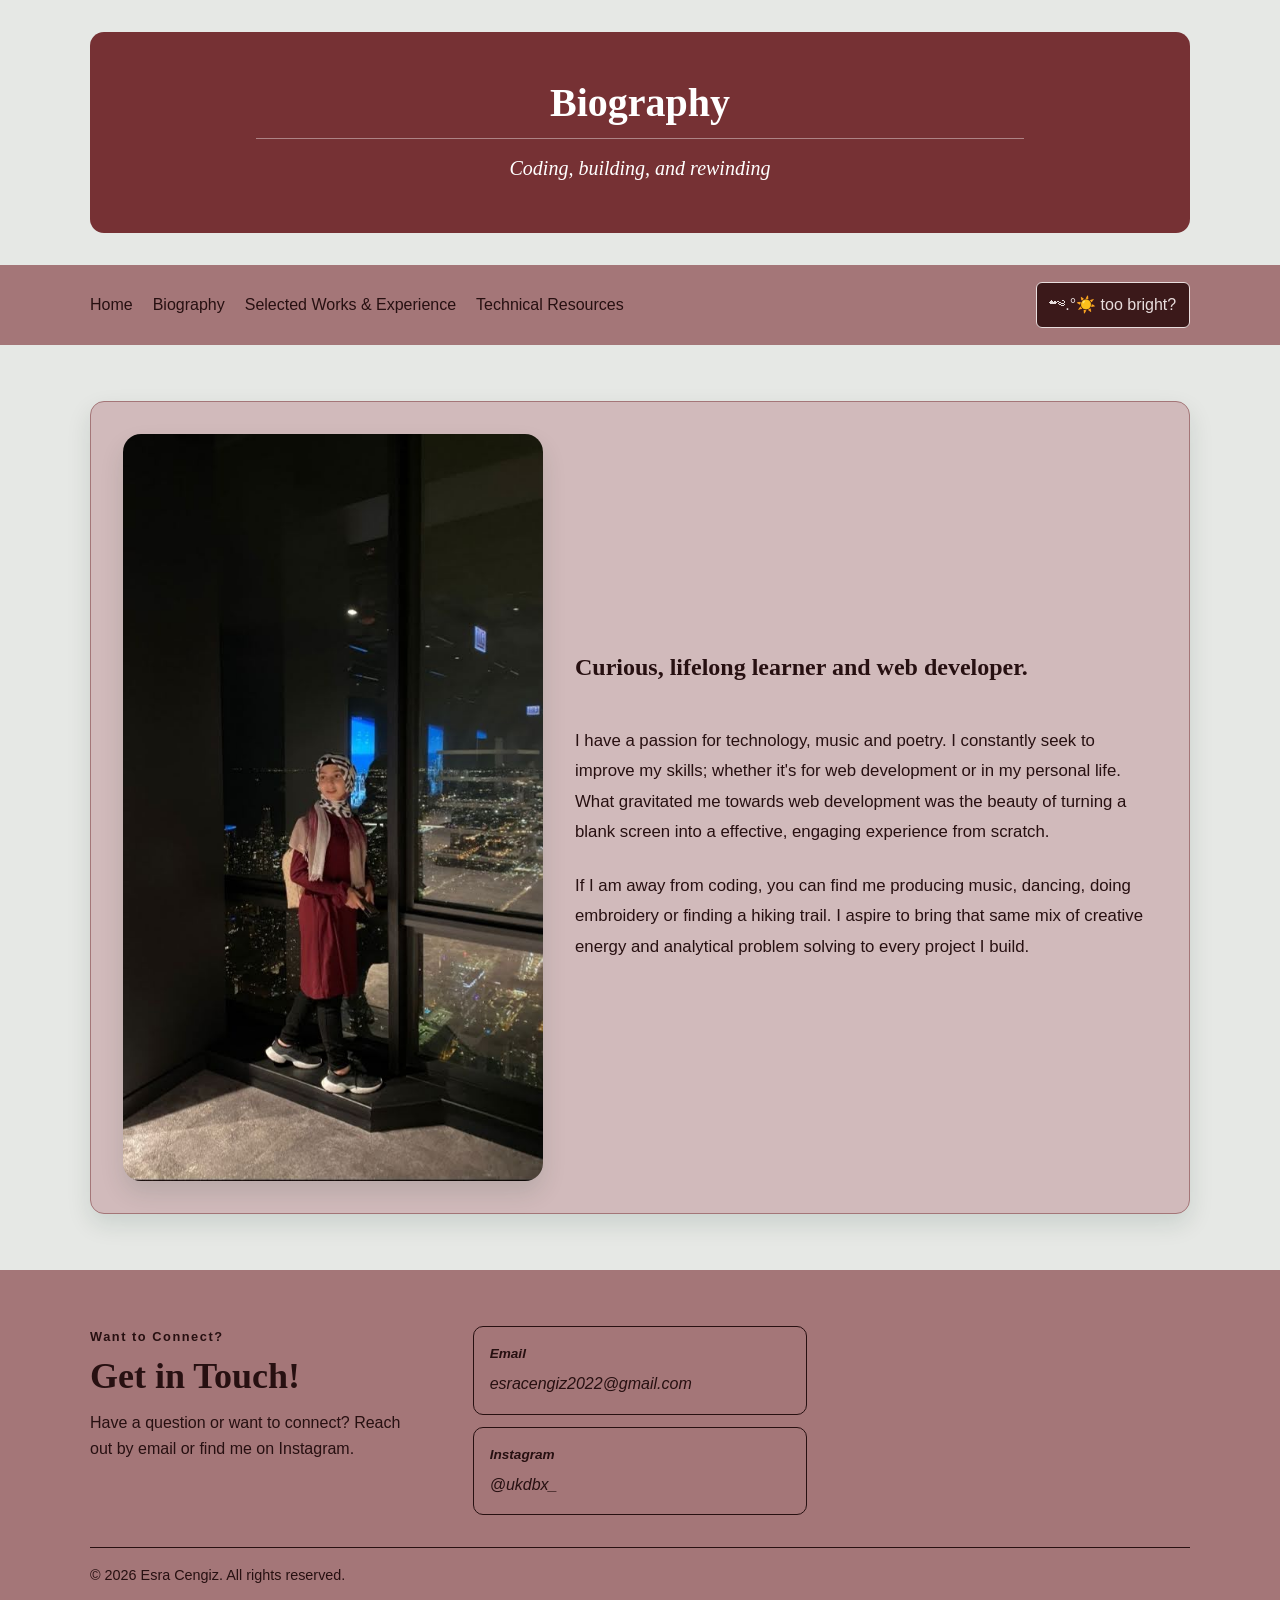
==== commit 3c03c31c: "updates added in minor tweaks in the footer for all html files. Added in extra detailing for the Jav" ====
--- a/about.html
+++ b/about.html
@@ -16,7 +16,7 @@
         <ul>
             <li><a href="index.html">Home</a></li>
             <li><a href="about.html">Biography</a></li>
-            <li><a href="works&resume.html">Selected Works & Experience</a></li>
+            <li><a href="works-resume.html">Selected Works & Experience</a></li>
             <li><a href="resources.html">Technical Resources</a></li>
             <li><button class="theme-toggle" type="button" data-theme-toggle aria-pressed="false">Dark mode</button></li>
         </ul>
@@ -36,8 +36,8 @@
     <footer class="site-footer" aria-labelledby="contact-heading">
         <div class="footer-inner">
             <div class="footer-intro">
-                <p class="footer-eyebrow">LET'S CONNECT</p>
-                <h2 id="contact-heading">Get in touch</h2>
+                <p class="footer-eyebrow">Want to Connect?</p>
+                <h2 id="contact-heading">Get in Touch!</h2>
                 <p>Have a question or want to connect? Reach out by email or find me on Instagram.</p>
             </div>
             <address class="footer-contacts">
--- a/style.css
+++ b/style.css
@@ -664,6 +664,94 @@
 		padding: 1.5rem;
 	}
 
+
+
+
+
+	 .home-page {
+            display: grid;
+            grid-template-columns: repeat(2, minmax(0, 1fr));
+            gap: 1.25rem;
+            align-items: stretch;
+            margin-top: 1.5rem;
+            margin-bottom: 1.5rem;
+            margin-left: auto;
+            margin-right: auto;
+            width: calc(100% - 2rem);
+            max-width: 1100px;
+        }
+
+        .home-page > section {
+            display: flex;
+            align-items: flex-start;
+            grid-column: auto;
+            min-width: 0;
+            margin: 0;
+            padding: clamp(1rem, 2vw, 1.5rem);
+            background: var(--surface);
+            border: 1px solid var(--bubble-border);
+            border-radius: 14px;
+            box-shadow: 0 10px 24px var(--shadow);
+            box-sizing: border-box;
+        }
+
+        .home-page > section:nth-child(1) {
+            grid-column: 1;
+        }
+
+        .home-page > section:nth-child(2) {
+            grid-column: 2;
+        }
+
+        .home-page > section:nth-child(3) {
+            grid-column: 1 / -1;
+        }
+
+        .home-page > section h2,
+        .home-page > section p {
+            display: block;
+            width: 100%;
+            margin: 0;
+            color: var(--bubble-text);
+            line-height: 1.55;
+        }
+
+        .home-page > section h2 {
+            font-size: clamp(1.05rem, 1.5vw, 1.25rem);
+        }
+
+        .home-page > section h4 {
+            margin: 0;
+            font-family: var(--font-display);
+            font-size: clamp(1.05rem, 1.5vw, 1.25rem);
+            font-weight: 400;
+            line-height: 1.55;
+        }
+
+        .home-page > section p {
+            font-family: "Palatino Linotype", "Book Antiqua", Palatino, serif;
+            font-size: 1rem;
+            font-weight: 700;
+            line-height: 1.5;
+            text-align: center;
+        }
+
+        @media (max-width: 699px) {
+            .home-page {
+                grid-template-columns: minmax(0, 1fr);
+            }
+
+            .home-page > section:nth-child(1),
+            .home-page > section:nth-child(2),
+            .home-page > section:nth-child(3) {
+                grid-column: 1;
+            }
+        }
+
+
+
+
+
 	@media (min-width: 700px) {
 		nav ul {
 			flex-direction: row;
